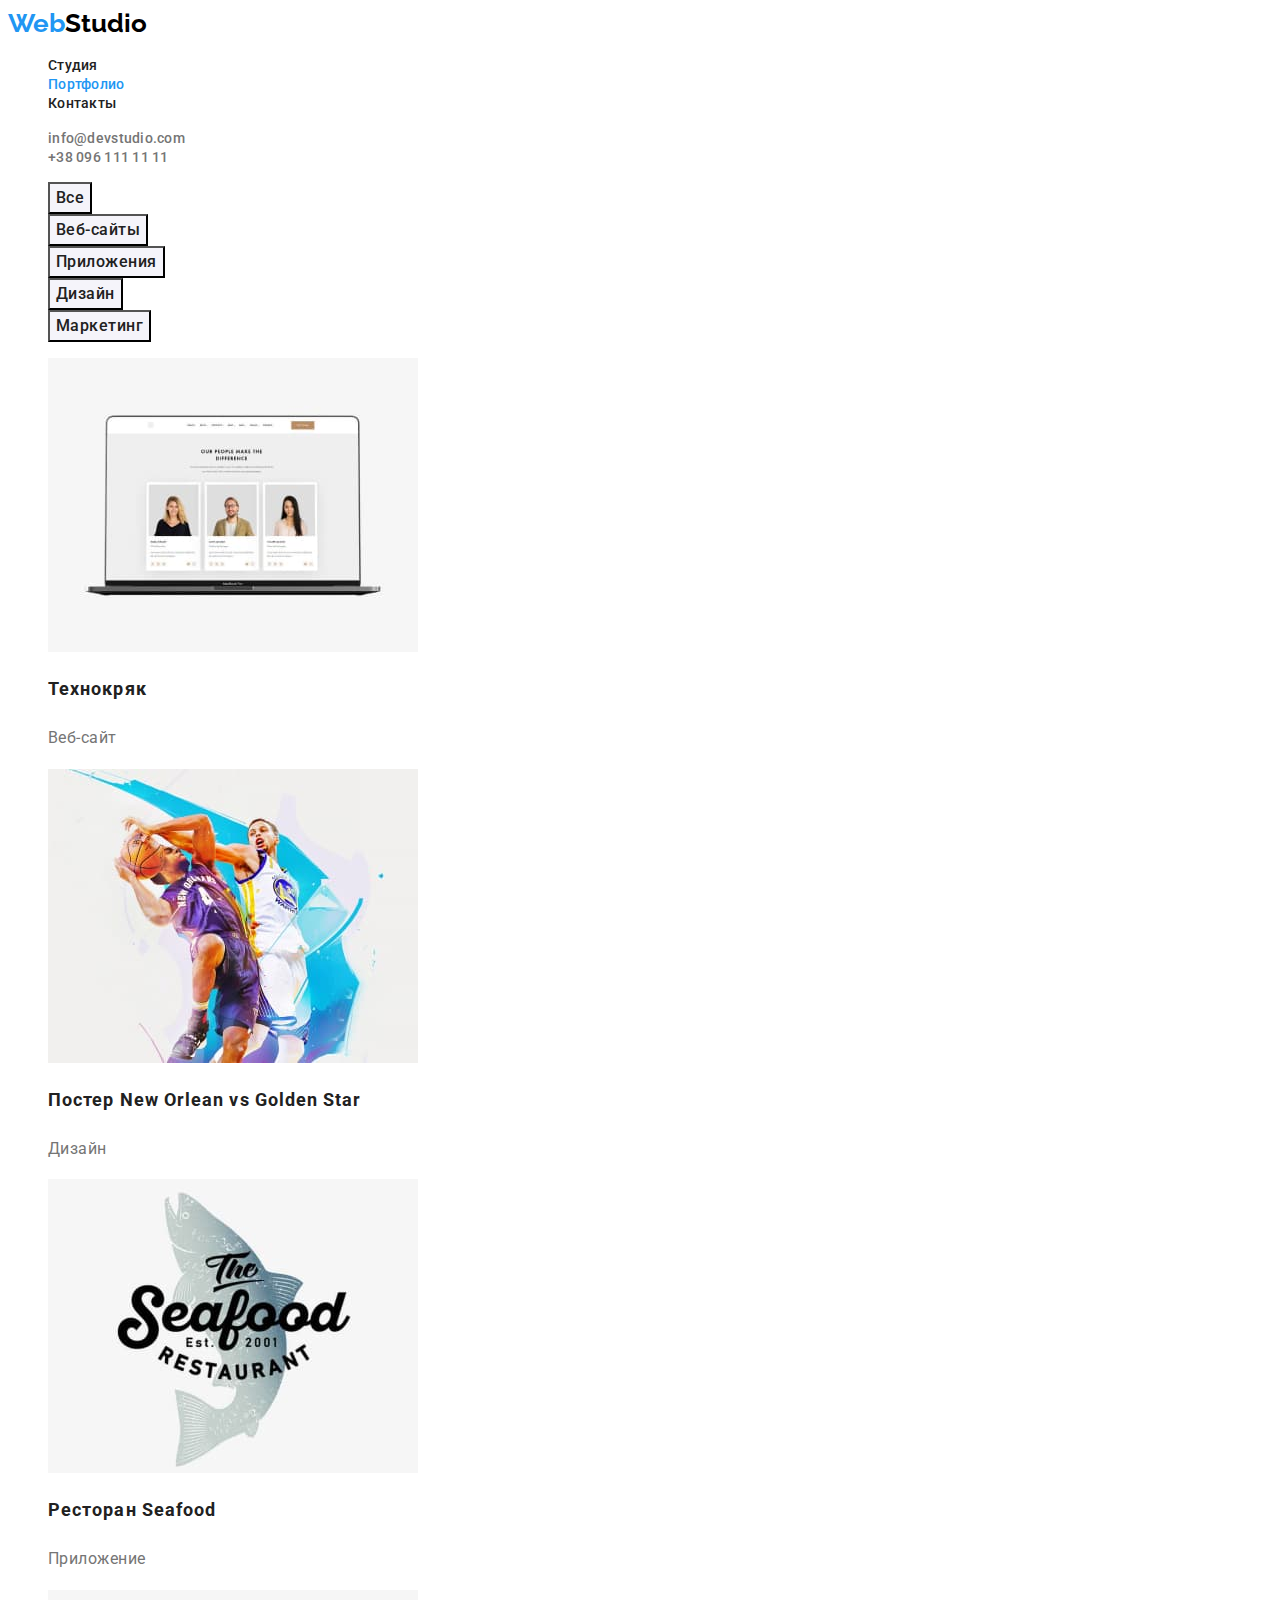
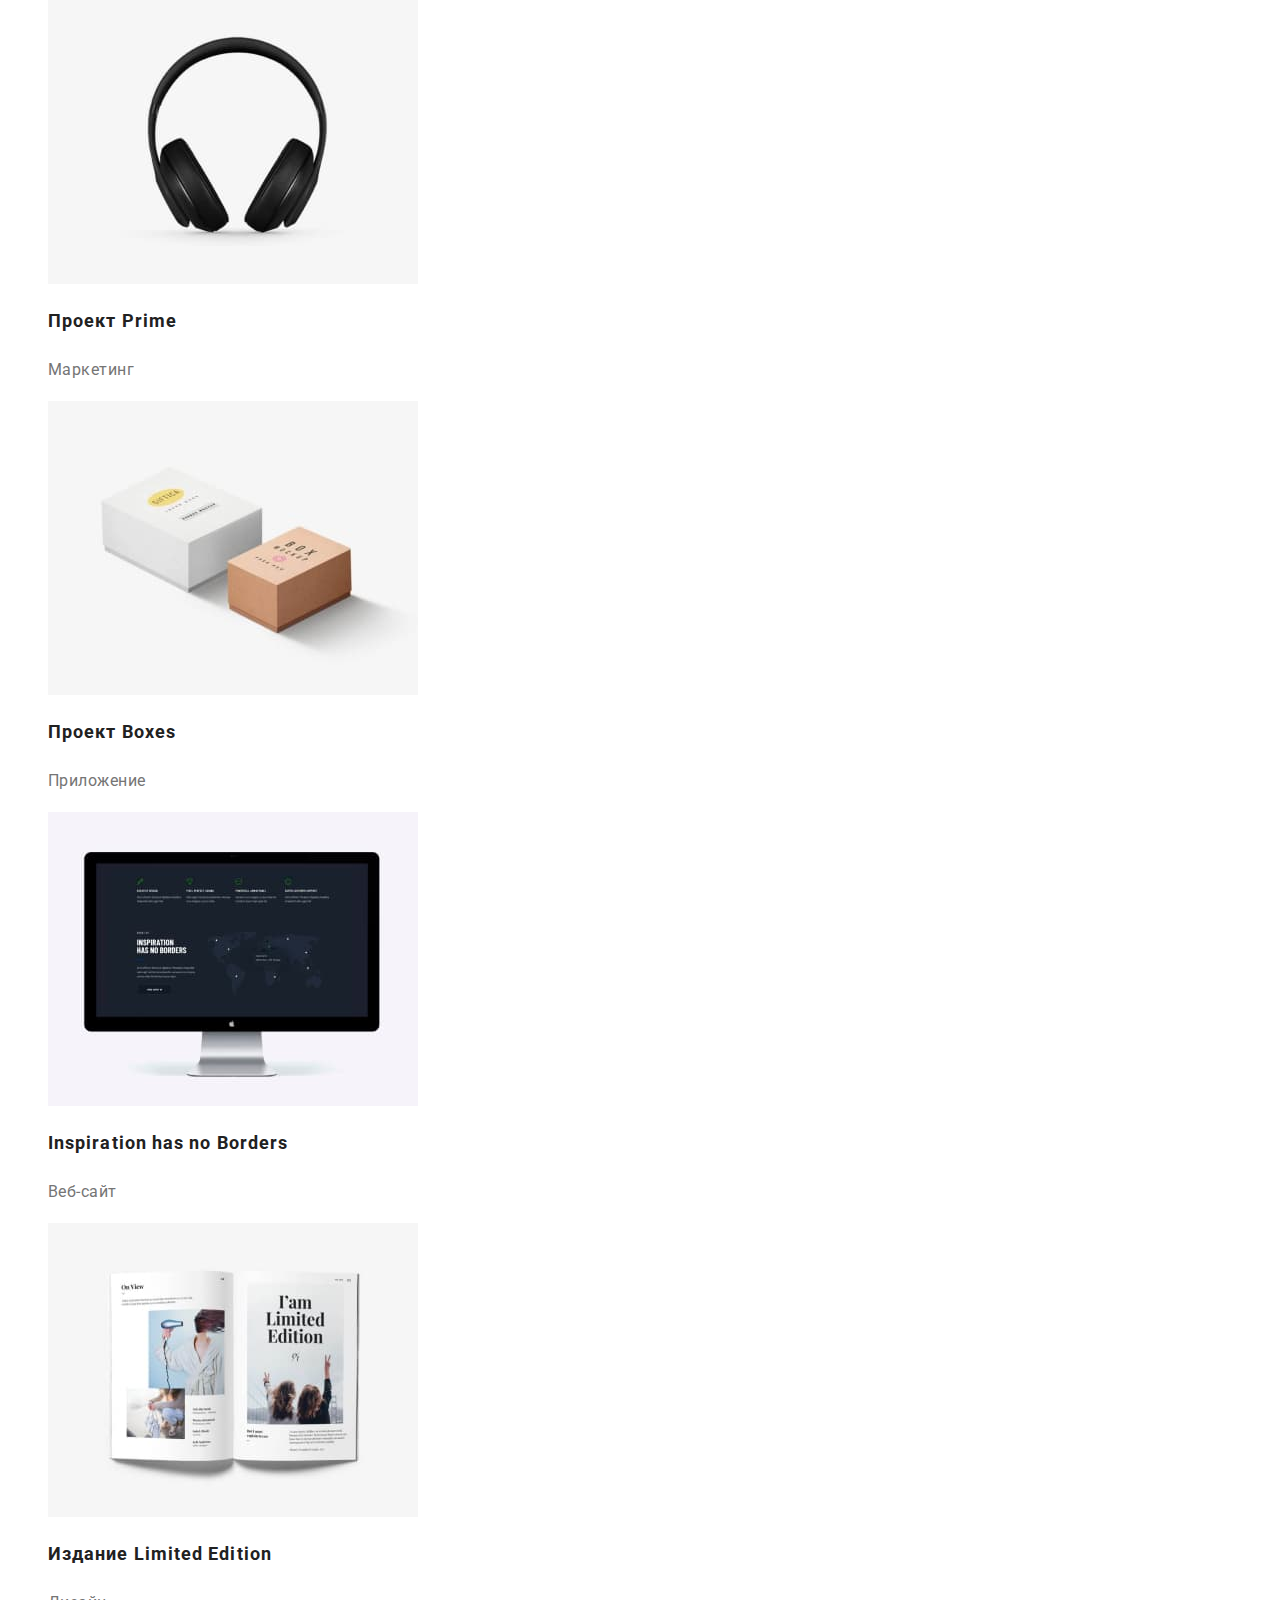
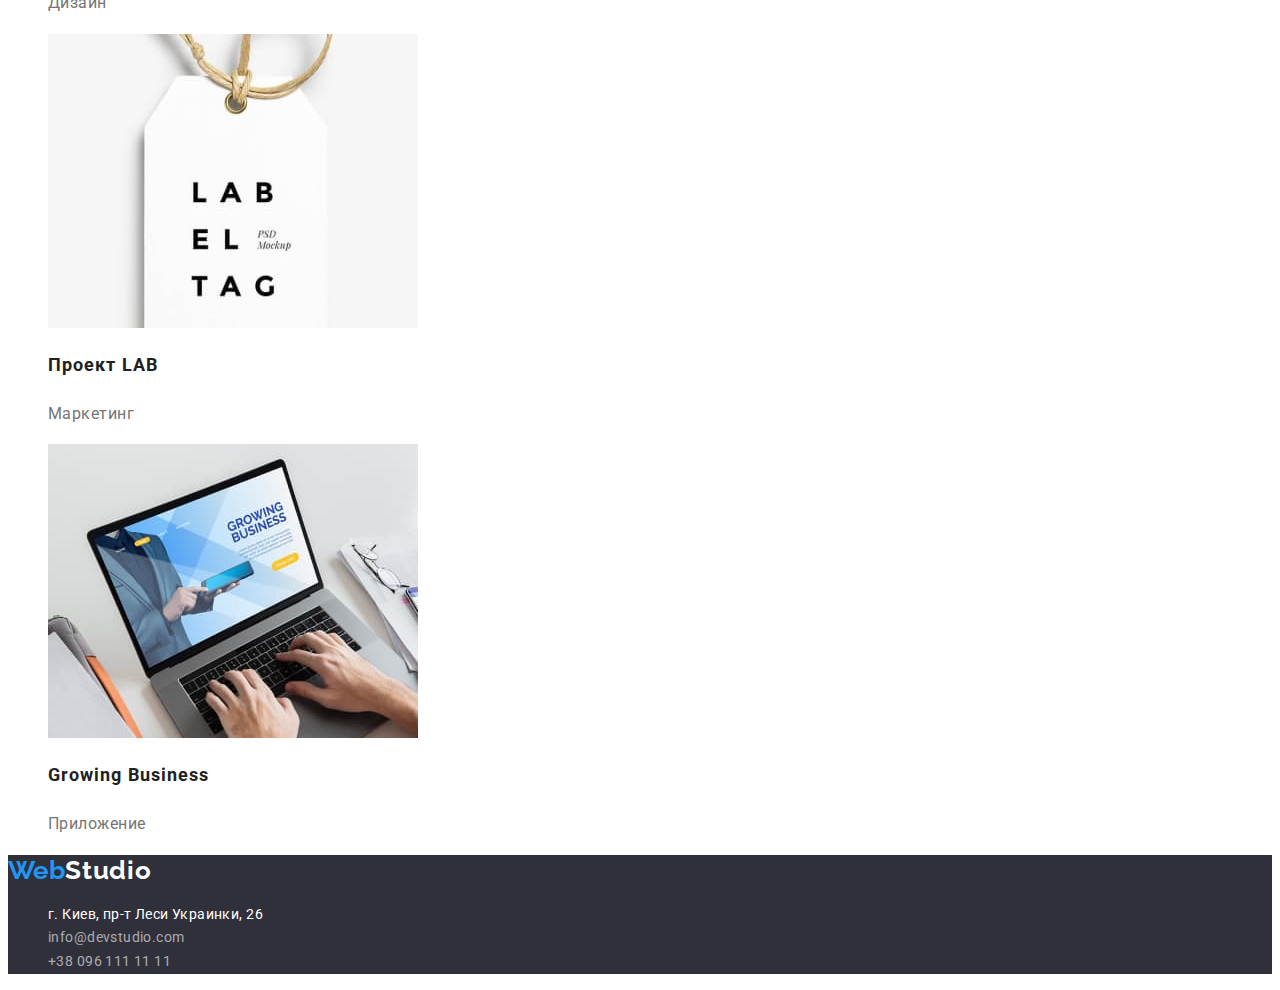
==== portfolio.html @ de253691 "старт ДЗ №3" ====
<!DOCTYPE html>
<html lang="ru">
<head>
    <meta charset="UTF-8">
    <meta http-equiv="X-UA-Compatible" content="IE=edge">
    <meta name="viewport" content="width=device-width, initial-scale=1.0">
    <title>Document</title>
    <link rel="preconnect" href="https://fonts.googleapis.com">
    <link rel="preconnect" href="https://fonts.gstatic.com" crossorigin>
    <link
        href="https://fonts.googleapis.com/css2?family=Raleway:wght@700&family=Roboto:wght@400;500;700;900&display=swap"
        rel="stylesheet">
    <link rel="stylesheet" href="./css/styles.css">
</head>

<body class="body">
    <!--Шапка сайта-->
    <header class="page-header">
        <a href="./index.html" class="logo">
            Web<span class="logo-studio">Studio</span>
        </a>

        <nav>
            <ul class="site-nav list">
                <li class="site-nav-item"><a href="./index.html" class="site-nav-link">Студия</a></li>
                <li class="site-nav-item"><a href="" class="site-nav-link current">Портфолио</a></li>
                <li class="site-nav-item"><a href="" class="site-nav-link">Контакты</a></li>
            </ul>
        </nav>

        <ul class="adress-nav list">
            <li class="adress-nav-item"><a href="mailto:info@devstudio.com" class="adress-nav-link">info@devstudio.com</a></li>
            <li class="adress-nav-item"><a href="tel:+380961111111 " class="adress-nav-link">+38 096 111 11 11</a></li>
        </ul>
    </header>

    <main>
       <!--Главная секция-->
        <section>
            <h1 class="projects">Варианты проектов</h1>
            <ul class="projects-filter list">
                <li class="projects-filter-item"><button type="button" class="projects-filter-buttons">Все</button></li>
                <li class="projects-filter-item"><button type="button" class="projects-filter-buttons">Веб-сайты</button></li>
                <li class="projects-filter-item"><button type="button" class="projects-filter-buttons">Приложения</button></li>
                <li class="projects-filter-item"><button type="button" class="projects-filter-buttons">Дизайн</button></li>
                <li class="projects-filter-item"><button type="button" class="projects-filter-buttons">Маркетинг</button></li>
            </ul>

            <ul class="projects-list list">
                <li>
                    <a href=""> <img src="./images/pf1.jpg" alt="Ноутбук" width="370" height="294"></a>
                    <h2 class="projects-title">Технокряк</h2>
                    <p class="projects-text">Веб-сайт</p>
                </li>
                <li>
                    <a href=""> <img src="./images/pf2.jpg" alt="Два баскетболиста" width="370" height="294"></a>
                    <h2 class="projects-title">Постер New Orlean vs Golden Star</h2>
                    <p class="projects-text">Дизайн</p>
                </li>
                <li>
                    <a href=""> <img src="./images/pf3.jpg" alt="Логотип ресторана" width="370" height="294"></a>
                    <h2 class="projects-title">Ресторан Seafood</h2>
                    <p class="projects-text">Приложение</p>
                </li>
                <li>
                    <a href=""> <img src="./images/pf4.jpg" alt="Наушники" width="370" height="294"></a>
                    <h2 class="projects-title">Проект Prime</h2>
                    <p class="projects-text">Маркетинг</p>
                </li>
                <li>
                    <a href=""> <img src="./images/pf5.jpg" alt="Две коробки" width="370" height="294"></a>
                    <h2 class="projects-title">Проект Boxes</h2>
                    <p class="projects-text">Приложение</p>
                </li>
                <li>
                    <a href=""> <img src="./images/pf6.jpg" alt="Монитор" width="370" height="294"></a>
                    <h2 class="projects-title">Inspiration has no Borders</h2>
                    <p class="projects-text">Веб-сайт</p>
                </li>
                <li>
                    <a href=""> <img src="./images/pf7.jpg" alt="Открытая книга" width="370" height="294"></a>
                    <h2 class="projects-title">Издание Limited Edition</h2>
                    <p class="projects-text">Дизайн</p>
                </li>
                <li>
                    <a href=""> <img src="./images/pf8.jpg" alt="Бирка" width="370" height="294"></a>
                    <h2 class="projects-title">Проект LAB</h2>
                    <p class="projects-text">Маркетинг</p>
                </li>
                <li>
                    <a href=""> <img src="./images/pf9.jpg" alt="Руки на клавитатуре ноутбука" width="370" height="294"></a>
                    <h2 class="projects-title">Growing Business</h2>
                    <p class="projects-text">Приложение</p>
                </li>
            </ul>
       </section>
    </main>

    <footer class="footer">
        <a href="./index.html" class="logo">
            Web<span class="logo-studio-white">Studio</span>
        </a>
        <address>
            <ul class="list">
                <li><a href="https://goo.gl/maps/JiEgqD4dgtew1rCq5" class="link">г. Киев, пр-т Леси Украинки, 26</a>
                </li>
                <li><a href="mailto:info@devstudio.com" class="link-rgb">info@devstudio.com</a></li>
                <li><a href="tel:+380961111111 " class="link-rgb">+38 096 111 11 11</a></li>
            </ul>
        </address>
    </footer>
</body>
</html>
---- css/styles.css ----
:root {
  --primary-text-color: #757575;
  --title-text-color: #212121;
  --title-second-text-color: #ffffff;
  --accent-color: #2196f3;
}

.body {
  font-family: Roboto, sans-serif;
  color: var(--primary-text-color);
}

.list {
  list-style: none;
}

.section-title {
  font-weight: 700;
  font-size: 36px;
  line-height: 1.17;
  text-align: center;
  letter-spacing: 0.03em;

  color: var(--title-text-color);
}

/*Logo*/

.logo {
  font-family: Raleway;
  font-weight: 700;
  font-size: 26px;
  line-height: 1.2;

  text-decoration: none;

  color: var(--accent-color);
}

.logo-studio {
  color: #000000;
}

/*site nav*/

.site-nav .site-nav-link {
  font-weight: 500;
  font-size: 14px;
  line-height: 1.14;
  letter-spacing: 0.02em;

  text-decoration: none;

  color: var(--title-text-color);
}

.site-nav .site-nav-link:hover,
.site-nav .site-nav-link:focus {
  color: var(--accent-color);
}

.site-nav .site-nav-link.current {
  color: var(--accent-color);
}

.adress-nav .adress-nav-link {
  font-weight: 500;
  font-size: 14px;
  line-height: 1.14;
  letter-spacing: 0.02em;

  text-decoration: none;

  color: var(--primary-text-color);
}

.adress-nav .adress-nav-link:hover,
.adress-nav .adress-nav-link:focus {
  color: var(--accent-color);
}

/*hero*/

.hero {
  background-color: #2f303a;
}

.hero .hero-title {
  font-weight: 900;
  font-size: 44px;
  line-height: 1.36;
  text-align: center;
  letter-spacing: 0.06em;

  color: var(--title-second-text-color);
}

.hero .buttons {
  font-family: Roboto;
  font-weight: 700;
  font-size: 16px;
  line-height: 1.87;
  display: flex;
  align-items: center;
  text-align: center;
  letter-spacing: 0.06em;

  cursor: pointer;
  background-color: var(--accent-color);
  color: var(--title-second-text-color);
}

.hero .buttons:hover,
.hero .buttons:focus {
  color: var(--title-second-text-color);
  background-color: var(--accent-color);
}

/*features*/

.features,
.projects {
  display: none;
}

.features-list .title {
  text-transform: uppercase;
  font-weight: 700;
  font-size: 14px;
  line-height: 1.14;
  letter-spacing: 0.03em;

  color: var(--title-text-color);
}
.title-text {
  font-size: 14px;
  line-height: 1.71;
  letter-spacing: 0.03em;
}

/*our work*/

/*our team*/

.our-team {
  background-color: #f5f4fa;
}

.team-list .name {
  font-weight: 500;
  font-size: 16px;
  line-height: 1.19;
  letter-spacing: 0.03em;

  color: var(--title-text-color);
}

.team-list .post {
  font-size: 16px;
  line-height: 1.19;
  letter-spacing: 0.03em;

  color: var(--primary-text-color);
}

/*footer*/

.footer {
  background-color: #2f303a;
}

.footer .logo-studio-white {
  font-weight: 700;
  font-size: 26px;
  line-height: 1.19;
  letter-spacing: 0.03em;

  color: var(--title-second-text-color);
}

.footer .link {
  font-style: normal;
  font-size: 14px;
  line-height: 1.71;
  letter-spacing: 0.03em;

  text-decoration: none;

  color: var(--title-second-text-color);
}

.footer .link-rgb {
  font-style: normal;
  font-size: 14px;
  line-height: 1.71;
  letter-spacing: 0.03em;

  text-decoration: none;

  color: rgba(255, 255, 255, 0.6);
}

.footer .link-rgb:hover,
.footer .link-rgb:focus {
  color: var(--accent-color);
}

/*portfolio only*/

.projects-filter .projects-filter-buttons {
  font-family: Roboto;
  font-weight: 500;
  font-size: 16px;
  line-height: 1.62;
  letter-spacing: 0.03em;

  cursor: pointer;
  background-color: #f5f4fa;
  color: var(--title-text-color);
}

.projects-filter .projects-filter-buttons:hover,
.projects-filter .projects-filter-buttons:focus {
  color: var(--title-second-text-color);
  background-color: var(--accent-color);
}

.projects-list .projects-title {
  font-weight: 700;
  font-size: 18px;
  line-height: 2;
  letter-spacing: 0.06em;

  color: var(--title-text-color);
}

.projects-list .projects-text {
  font-size: 16px;
  line-height: 1.87;
  letter-spacing: 0.03em;

  color: var(--primary-text-color);
}
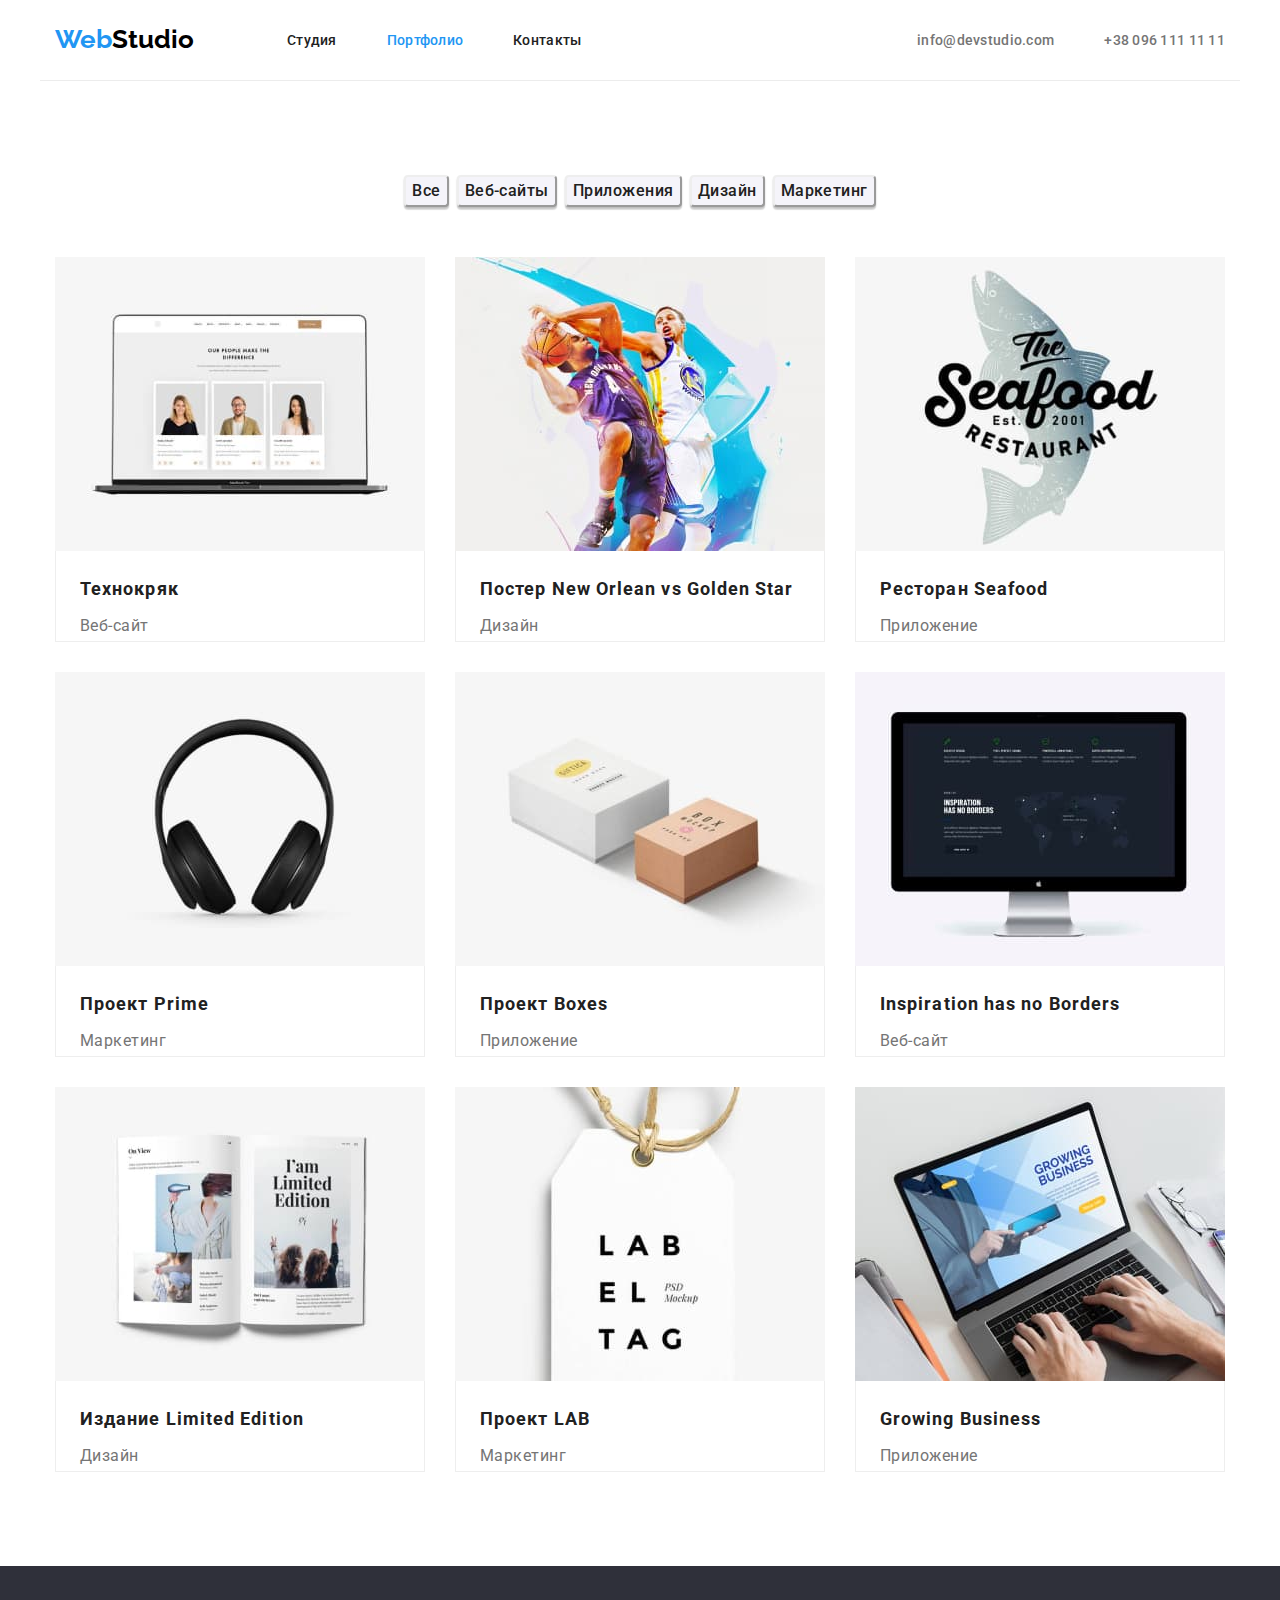
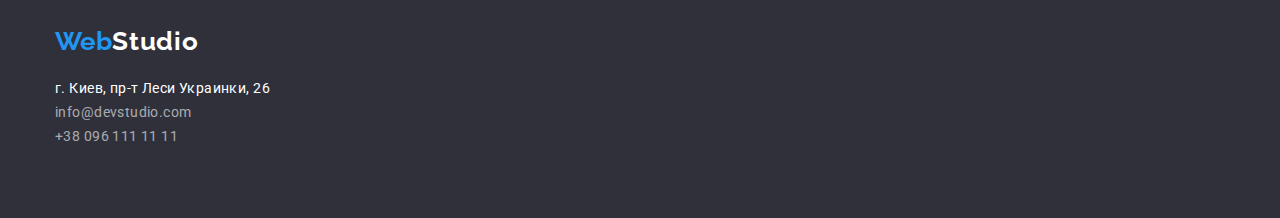
==== commit 6eb238f3: "Финальный ДЗ №3" ====
--- a/portfolio.html
+++ b/portfolio.html
@@ -4,18 +4,20 @@
     <meta charset="UTF-8">
     <meta http-equiv="X-UA-Compatible" content="IE=edge">
     <meta name="viewport" content="width=device-width, initial-scale=1.0">
-    <title>Document</title>
+    <title>Portfolio</title>
     <link rel="preconnect" href="https://fonts.googleapis.com">
     <link rel="preconnect" href="https://fonts.gstatic.com" crossorigin>
     <link
         href="https://fonts.googleapis.com/css2?family=Raleway:wght@700&family=Roboto:wght@400;500;700;900&display=swap"
         rel="stylesheet">
+    <link rel="stylesheet" href="https://cdnjs.cloudflare.com/ajax/libs/modern-normalize/1.1.0/modern-normalize.css"> 
     <link rel="stylesheet" href="./css/styles.css">
 </head>
 
 <body class="body">
     <!--Шапка сайта-->
     <header class="page-header">
+    <div class="container combo-nav border">
         <a href="./index.html" class="logo">
             Web<span class="logo-studio">Studio</span>
         </a>
@@ -28,15 +30,17 @@
             </ul>
         </nav>
 
-        <ul class="adress-nav list">
-            <li class="adress-nav-item"><a href="mailto:info@devstudio.com" class="adress-nav-link">info@devstudio.com</a></li>
-            <li class="adress-nav-item"><a href="tel:+380961111111 " class="adress-nav-link">+38 096 111 11 11</a></li>
+        <ul class="address-nav list">
+            <li class="address-nav-item"><a href="mailto:info@devstudio.com" class="address-nav-link">info@devstudio.com</a></li>
+            <li class="address-nav-item"><a href="tel:+380961111111 " class="address-nav-link">+38 096 111 11 11</a></li>
         </ul>
+    </div>
     </header>
 
     <main>
        <!--Главная секция-->
-        <section>
+        <section class="section">
+        <div class="container">
             <h1 class="projects">Варианты проектов</h1>
             <ul class="projects-filter list">
                 <li class="projects-filter-item"><button type="button" class="projects-filter-buttons">Все</button></li>
@@ -47,67 +51,89 @@
             </ul>
 
             <ul class="projects-list list">
-                <li>
-                    <a href=""> <img src="./images/pf1.jpg" alt="Ноутбук" width="370" height="294"></a>
+                <li class="item">
+                    <a href=""> <img class="img" src="./images/pf1.jpg" alt="Ноутбук" width="370" height="294"></a>
+                    <div class="box">
                     <h2 class="projects-title">Технокряк</h2>
                     <p class="projects-text">Веб-сайт</p>
+                    </div>
                 </li>
-                <li>
-                    <a href=""> <img src="./images/pf2.jpg" alt="Два баскетболиста" width="370" height="294"></a>
+                <li class="item">
+                    <a href=""> <img class="img" src="./images/pf2.jpg" alt="Два баскетболиста" width="370" height="294"></a>
+                    <div class="box">
                     <h2 class="projects-title">Постер New Orlean vs Golden Star</h2>
                     <p class="projects-text">Дизайн</p>
+                    </div>
                 </li>
-                <li>
-                    <a href=""> <img src="./images/pf3.jpg" alt="Логотип ресторана" width="370" height="294"></a>
+                <li class="item">
+                    <a href=""> <img class="img" src="./images/pf3.jpg" alt="Логотип ресторана" width="370" height="294"></a>
+                    <div class="box">
                     <h2 class="projects-title">Ресторан Seafood</h2>
                     <p class="projects-text">Приложение</p>
+                    </div>
                 </li>
-                <li>
-                    <a href=""> <img src="./images/pf4.jpg" alt="Наушники" width="370" height="294"></a>
+                <li class="item">
+                    <a href=""> <img class="img" src="./images/pf4.jpg" alt="Наушники" width="370" height="294"></a>
+                    <div class="box">
                     <h2 class="projects-title">Проект Prime</h2>
                     <p class="projects-text">Маркетинг</p>
+                    </div>
                 </li>
-                <li>
-                    <a href=""> <img src="./images/pf5.jpg" alt="Две коробки" width="370" height="294"></a>
+                <li class="item">
+                    <a href=""> <img class="img" src="./images/pf5.jpg" alt="Две коробки" width="370" height="294"></a>
+                    <div class="box">
                     <h2 class="projects-title">Проект Boxes</h2>
                     <p class="projects-text">Приложение</p>
+                    </div>
                 </li>
-                <li>
-                    <a href=""> <img src="./images/pf6.jpg" alt="Монитор" width="370" height="294"></a>
+                <li class="item">
+                    <a href=""> <img class="img" src="./images/pf6.jpg" alt="Монитор" width="370" height="294"></a>
+                    <div class="box">
                     <h2 class="projects-title">Inspiration has no Borders</h2>
                     <p class="projects-text">Веб-сайт</p>
+                    </div>
                 </li>
-                <li>
-                    <a href=""> <img src="./images/pf7.jpg" alt="Открытая книга" width="370" height="294"></a>
+                <li class="item">
+                    <a href=""> <img class="img" src="./images/pf7.jpg" alt="Открытая книга" width="370" height="294"></a>
+                    <div class="box">
                     <h2 class="projects-title">Издание Limited Edition</h2>
                     <p class="projects-text">Дизайн</p>
+                    </div>
                 </li>
-                <li>
-                    <a href=""> <img src="./images/pf8.jpg" alt="Бирка" width="370" height="294"></a>
+                <li class="item">
+                    <a href=""> <img class="img" src="./images/pf8.jpg" alt="Бирка" width="370" height="294"></a>
+                    <div class="box">
                     <h2 class="projects-title">Проект LAB</h2>
                     <p class="projects-text">Маркетинг</p>
+                    </div>
                 </li>
-                <li>
-                    <a href=""> <img src="./images/pf9.jpg" alt="Руки на клавитатуре ноутбука" width="370" height="294"></a>
+                <li class="item">
+                    <a href=""> <img class="img" src="./images/pf9.jpg" alt="Руки на клавитатуре ноутбука" width="370" height="294"></a>
+                    <div class="box">
                     <h2 class="projects-title">Growing Business</h2>
                     <p class="projects-text">Приложение</p>
+                    </div>
                 </li>
             </ul>
-       </section>
+        </div>
+        </section>
+        
     </main>
 
     <footer class="footer">
-        <a href="./index.html" class="logo">
-            Web<span class="logo-studio-white">Studio</span>
-        </a>
-        <address>
-            <ul class="list">
-                <li><a href="https://goo.gl/maps/JiEgqD4dgtew1rCq5" class="link">г. Киев, пр-т Леси Украинки, 26</a>
-                </li>
-                <li><a href="mailto:info@devstudio.com" class="link-rgb">info@devstudio.com</a></li>
-                <li><a href="tel:+380961111111 " class="link-rgb">+38 096 111 11 11</a></li>
-            </ul>
-        </address>
+        <div class="container">
+            <a href="./index.html" class="logo">
+                Web<span class="logo-studio-white">Studio</span>
+            </a>
+            <address class="address">
+                <ul class="list">
+                    <li><a href="https://goo.gl/maps/JiEgqD4dgtew1rCq5" class="link">г. Киев, пр-т Леси Украинки, 26</a>
+                    </li>
+                    <li><a href="mailto:info@devstudio.com" class="link-rgb">info@devstudio.com</a></li>
+                    <li><a href="tel:+380961111111 " class="link-rgb">+38 096 111 11 11</a></li>
+                </ul>
+            </address>
+        </div>
     </footer>
 </body>
 </html>--- a/css/styles.css
+++ b/css/styles.css
@@ -10,7 +10,21 @@
   color: var(--primary-text-color);
 }
 
+h1,
+h2,
+h3,
+h4,
+h5,
+h6,
+ul,
+p {
+  margin: 0;
+  padding: 0;
+}
+
 .list {
+  padding: 0;
+  margin: 0;
   list-style: none;
 }
 
@@ -24,9 +38,17 @@
   color: var(--title-text-color);
 }
 
+.section {
+  padding-top: 94px;
+  padding-bottom: 94px;
+}
+
 /*Logo*/
 
 .logo {
+  padding-top: 24px;
+  padding-bottom: 25px;
+
   font-family: Raleway;
   font-weight: 700;
   font-size: 26px;
@@ -41,7 +63,44 @@
   color: #000000;
 }
 
+/*page header*/
+
+.page-header {
+  margin: 0;
+  padding: 0;
+}
+
+.container {
+  width: 1200px;
+  margin: 0 auto;
+  padding-left: 15px;
+  padding-right: 15px;
+}
+
+.combo-nav {
+  display: flex;
+  align-items: center;
+}
+
 /*site nav*/
+
+.site-nav {
+  display: flex;
+  margin-left: 93px;
+}
+
+.address-nav {
+  display: flex;
+  margin-left: auto;
+}
+
+.site-nav-item:not(:last-child) {
+  margin-right: 50px;
+}
+
+.address-nav-item:not(:last-child) {
+  margin-right: 50px;
+}
 
 .site-nav .site-nav-link {
   font-weight: 500;
@@ -63,7 +122,7 @@
   color: var(--accent-color);
 }
 
-.adress-nav .adress-nav-link {
+.address-nav .address-nav-link {
   font-weight: 500;
   font-size: 14px;
   line-height: 1.14;
@@ -74,29 +133,48 @@
   color: var(--primary-text-color);
 }
 
-.adress-nav .adress-nav-link:hover,
-.adress-nav .adress-nav-link:focus {
+.address-nav .address-nav-link:hover,
+.address-nav .address-nav-link:focus {
   color: var(--accent-color);
 }
 
 /*hero*/
 
 .hero {
+  padding-top: 200px;
+  padding-bottom: 200px;
+  margin-bottom: 90px;
+
+  text-align: center;
   background-color: #2f303a;
 }
 
 .hero .hero-title {
+  margin-bottom: 30px;
+  margin-left: auto;
+  margin-right: auto;
+  width: 696px;
+
   font-weight: 900;
   font-size: 44px;
   line-height: 1.36;
   text-align: center;
   letter-spacing: 0.06em;
+  text-transform: uppercase;
 
   color: var(--title-second-text-color);
 }
 
 .hero .buttons {
+  margin-left: auto;
+  margin-right: auto;
+
+  border-radius: 4px;
+
   font-family: Roboto;
+
+
+
   font-weight: 700;
   font-size: 16px;
   line-height: 1.87;
@@ -117,13 +195,29 @@
 }
 
 /*features*/
+
+.features {
+}
 
 .features,
 .projects {
   display: none;
 }
 
+.features-list {
+  display: flex;
+}
+.features-list .item {
+  width: 270px;
+}
+
+.features-list .item:not(:last-child) {
+  margin-right: 30px;
+}
+
 .features-list .title {
+  margin-bottom: 10px;
+
   text-transform: uppercase;
   font-weight: 700;
   font-size: 14px;
@@ -139,6 +233,18 @@
 }
 
 /*our work*/
+
+.works-list {
+  display: flex;
+}
+
+.works-list .item:not(:last-child) {
+  margin-right: 30px;
+}
+
+.section-title {
+  margin-bottom: 50px;
+}
 
 /*our team*/
 
@@ -146,7 +252,27 @@
   background-color: #f5f4fa;
 }
 
+.team-list {
+  display: flex;
+}
+
+.team-list .item:not(:last-child) {
+  margin-right: 30px;
+}
+
+.team-list .item {
+  padding-bottom: 30px;
+
+  background: #ffffff;
+  box-shadow: 0px 1px 3px rgba(0, 0, 0, 0.12), 0px 1px 1px rgba(0, 0, 0, 0.14),
+    0px 2px 1px rgba(0, 0, 0, 0.2);
+  border-radius: 0px 0px 4px 4px;
+}
+
 .team-list .name {
+  margin-top: 30px;
+
+  text-align: center;
   font-weight: 500;
   font-size: 16px;
   line-height: 1.19;
@@ -156,6 +282,9 @@
 }
 
 .team-list .post {
+  margin-top: 10px;
+
+  text-align: center;
   font-size: 16px;
   line-height: 1.19;
   letter-spacing: 0.03em;
@@ -166,6 +295,9 @@
 /*footer*/
 
 .footer {
+  padding-top: 60px;
+
+  height: 252px;
   background-color: #2f303a;
 }
 
@@ -176,6 +308,11 @@
   letter-spacing: 0.03em;
 
   color: var(--title-second-text-color);
+}
+
+.address {
+  margin-top: 20px;
+  margin-bottom: 60px;
 }
 
 .footer .link {
@@ -206,6 +343,15 @@
 }
 
 /*portfolio only*/
+
+.border {
+  border: 1px solid #ececec;
+  border-top-width: 0;
+  border-right-width: 0;
+  border-left-width: 0;
+
+  
+}
 
 .projects-filter .projects-filter-buttons {
   font-family: Roboto;
@@ -213,7 +359,11 @@
   font-size: 16px;
   line-height: 1.62;
   letter-spacing: 0.03em;
-
+  border-radius: 4px;
+
+  box-shadow: 0px 3px 1px rgba(0, 0, 0, 0.1), 0px 1px 2px rgba(0, 0, 0, 0.08), 0px 2px 2px rgba(0, 0, 0, 0.12);
+  border-color: var(--accent-color)
+  
   cursor: pointer;
   background-color: #f5f4fa;
   color: var(--title-text-color);
@@ -223,6 +373,56 @@
 .projects-filter .projects-filter-buttons:focus {
   color: var(--title-second-text-color);
   background-color: var(--accent-color);
+}
+
+.projects-filter {
+  display: flex;
+  justify-content: center;
+  margin-bottom: 50px;
+}
+
+.projects-filter-item:not(:last-child) {
+  margin-right: 8px;
+}
+
+.projects-list {
+  display: flex;
+  flex-wrap: wrap;
+}
+
+.projects-list .item {
+  width: 370px;
+  margin-right: 30px;
+  margin-bottom: 30px;
+}
+
+.img {
+  display: block;
+}
+
+.box {
+  border: 1px solid #eeeeee;
+  border-top-width: 0;
+}
+
+.projects-list .item:nth-child(3n) {
+  margin-right: 0;
+}
+
+.projects-list .item:nth-last-child(-n + 3) {
+  margin-bottom: 0;
+}
+
+.projects-title {
+  padding-top: 20px;
+  margin-left: 24px;
+  margin-right: 24px;
+}
+
+.projects-text {
+  margin-top: 4px;
+  margin-left: 24px;
+  margin-right: 24px;
 }
 
 .projects-list .projects-title {
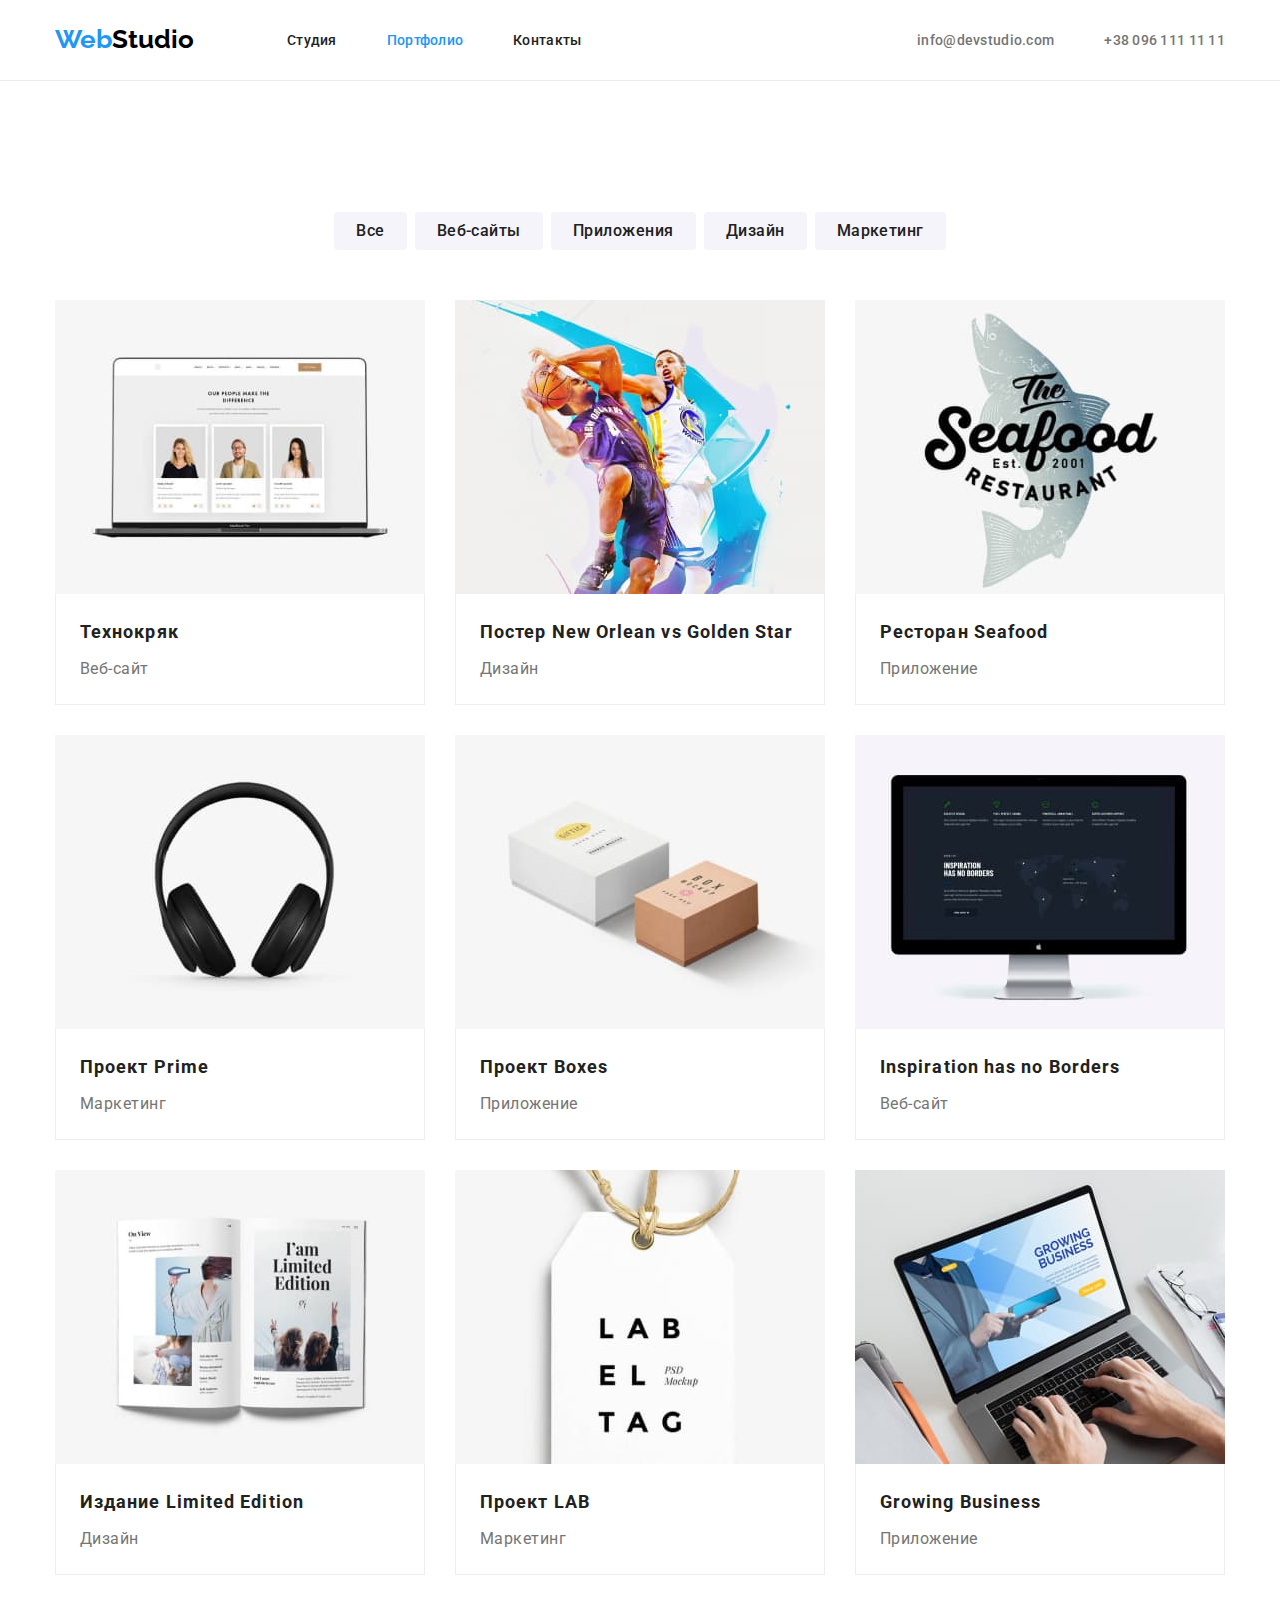
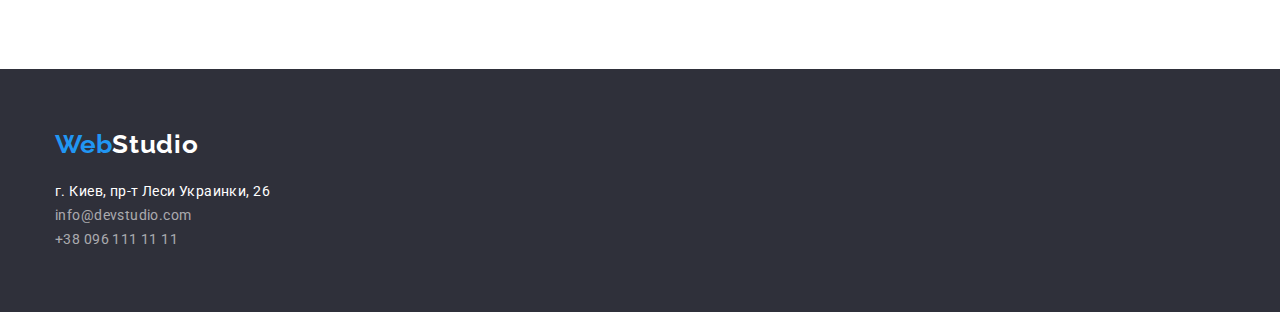
==== commit 9e57345f: "Исправил согласно замечаний ментора" ====
--- a/portfolio.html
+++ b/portfolio.html
@@ -17,7 +17,7 @@
 <body class="body">
     <!--Шапка сайта-->
     <header class="page-header">
-    <div class="container combo-nav border">
+    <div class="container combo-nav">
         <a href="./index.html" class="logo">
             Web<span class="logo-studio">Studio</span>
         </a>
@@ -43,73 +43,84 @@
         <div class="container">
             <h1 class="projects">Варианты проектов</h1>
             <ul class="projects-filter list">
-                <li class="projects-filter-item"><button type="button" class="projects-filter-buttons">Все</button></li>
-                <li class="projects-filter-item"><button type="button" class="projects-filter-buttons">Веб-сайты</button></li>
-                <li class="projects-filter-item"><button type="button" class="projects-filter-buttons">Приложения</button></li>
-                <li class="projects-filter-item"><button type="button" class="projects-filter-buttons">Дизайн</button></li>
-                <li class="projects-filter-item"><button type="button" class="projects-filter-buttons">Маркетинг</button></li>
+                <li class="projects-filter-item"><button type="button" class="filter-buttons">Все</button></li>
+                <li class="projects-filter-item"><button type="button" class="filter-buttons">Веб-сайты</button></li>
+                <li class="projects-filter-item"><button type="button" class="filter-buttons">Приложения</button></li>
+                <li class="projects-filter-item"><button type="button" class="filter-buttons">Дизайн</button></li>
+                <li class="projects-filter-item"><button type="button" class="filter-buttons">Маркетинг</button></li>
             </ul>
 
             <ul class="projects-list list">
                 <li class="item">
-                    <a href=""> <img class="img" src="./images/pf1.jpg" alt="Ноутбук" width="370" height="294"></a>
+                    
+                    <a href="">
+                    <img class="img" src="./images/pf1.jpg" alt="Ноутбук" width="370" height="294">
                     <div class="box">
+                    </a>
                     <h2 class="projects-title">Технокряк</h2>
                     <p class="projects-text">Веб-сайт</p>
                     </div>
                 </li>
                 <li class="item">
-                    <a href=""> <img class="img" src="./images/pf2.jpg" alt="Два баскетболиста" width="370" height="294"></a>
+                    <a href=""> <img class="img" src="./images/pf2.jpg" alt="Два баскетболиста" width="370" height="294">
                     <div class="box">
+                    </a>
                     <h2 class="projects-title">Постер New Orlean vs Golden Star</h2>
                     <p class="projects-text">Дизайн</p>
                     </div>
                 </li>
                 <li class="item">
-                    <a href=""> <img class="img" src="./images/pf3.jpg" alt="Логотип ресторана" width="370" height="294"></a>
+                    <a href=""> <img class="img" src="./images/pf3.jpg" alt="Логотип ресторана" width="370" height="294">
                     <div class="box">
+                    </a>
                     <h2 class="projects-title">Ресторан Seafood</h2>
                     <p class="projects-text">Приложение</p>
                     </div>
                 </li>
                 <li class="item">
-                    <a href=""> <img class="img" src="./images/pf4.jpg" alt="Наушники" width="370" height="294"></a>
+                    <a href=""> <img class="img" src="./images/pf4.jpg" alt="Наушники" width="370" height="294">
                     <div class="box">
+                    </a>
                     <h2 class="projects-title">Проект Prime</h2>
                     <p class="projects-text">Маркетинг</p>
                     </div>
                 </li>
                 <li class="item">
-                    <a href=""> <img class="img" src="./images/pf5.jpg" alt="Две коробки" width="370" height="294"></a>
+                    <a href=""> <img class="img" src="./images/pf5.jpg" alt="Две коробки" width="370" height="294">
                     <div class="box">
+                    </a>
                     <h2 class="projects-title">Проект Boxes</h2>
                     <p class="projects-text">Приложение</p>
                     </div>
                 </li>
                 <li class="item">
-                    <a href=""> <img class="img" src="./images/pf6.jpg" alt="Монитор" width="370" height="294"></a>
+                    <a href=""> <img class="img" src="./images/pf6.jpg" alt="Монитор" width="370" height="294">
                     <div class="box">
+                    </a>
                     <h2 class="projects-title">Inspiration has no Borders</h2>
                     <p class="projects-text">Веб-сайт</p>
                     </div>
                 </li>
                 <li class="item">
-                    <a href=""> <img class="img" src="./images/pf7.jpg" alt="Открытая книга" width="370" height="294"></a>
+                    <a href=""> <img class="img" src="./images/pf7.jpg" alt="Открытая книга" width="370" height="294">
                     <div class="box">
+                    </a>
                     <h2 class="projects-title">Издание Limited Edition</h2>
                     <p class="projects-text">Дизайн</p>
                     </div>
                 </li>
                 <li class="item">
-                    <a href=""> <img class="img" src="./images/pf8.jpg" alt="Бирка" width="370" height="294"></a>
+                    <a href=""> <img class="img" src="./images/pf8.jpg" alt="Бирка" width="370" height="294">
                     <div class="box">
+                    </a>
                     <h2 class="projects-title">Проект LAB</h2>
                     <p class="projects-text">Маркетинг</p>
                     </div>
                 </li>
                 <li class="item">
-                    <a href=""> <img class="img" src="./images/pf9.jpg" alt="Руки на клавитатуре ноутбука" width="370" height="294"></a>
+                    <a href=""> <img class="img" src="./images/pf9.jpg" alt="Руки на клавитатуре ноутбука" width="370" height="294">
                     <div class="box">
+                    </a>
                     <h2 class="projects-title">Growing Business</h2>
                     <p class="projects-text">Приложение</p>
                     </div>
@@ -122,7 +133,7 @@
 
     <footer class="footer">
         <div class="container">
-            <a href="./index.html" class="logo">
+            <a href="./index.html" class="logo-footer">
                 Web<span class="logo-studio-white">Studio</span>
             </a>
             <address class="address">
--- a/css/styles.css
+++ b/css/styles.css
@@ -22,12 +22,16 @@
   padding: 0;
 }
 
-.list {
+ul {
   padding: 0;
   margin: 0;
   list-style: none;
 }
 
+a {
+  text-decoration: none;
+}
+
 .section-title {
   font-weight: 700;
   font-size: 36px;
@@ -46,6 +50,7 @@
 /*Logo*/
 
 .logo {
+  margin-right: 93px;
   padding-top: 24px;
   padding-bottom: 25px;
 
@@ -66,8 +71,7 @@
 /*page header*/
 
 .page-header {
-  margin: 0;
-  padding: 0;
+  border-bottom: 1px solid #ececec;
 }
 
 .container {
@@ -86,7 +90,6 @@
 
 .site-nav {
   display: flex;
-  margin-left: 93px;
 }
 
 .address-nav {
@@ -143,8 +146,6 @@
 .hero {
   padding-top: 200px;
   padding-bottom: 200px;
-  margin-bottom: 90px;
-
   text-align: center;
   background-color: #2f303a;
 }
@@ -168,13 +169,11 @@
 .hero .buttons {
   margin-left: auto;
   margin-right: auto;
-
+  padding: 10px 32px;
+  border: transparent;
   border-radius: 4px;
 
   font-family: Roboto;
-
-
-
   font-weight: 700;
   font-size: 16px;
   line-height: 1.87;
@@ -201,7 +200,7 @@
 
 .features,
 .projects {
-  display: none;
+  visibility: hidden;
 }
 
 .features-list {
@@ -234,6 +233,10 @@
 
 /*our work*/
 
+.work-section {
+  padding-top: 0;
+}
+
 .works-list {
   display: flex;
 }
@@ -260,9 +263,11 @@
   margin-right: 30px;
 }
 
+.personal {
+  padding: 30px 0;
+}
+
 .team-list .item {
-  padding-bottom: 30px;
-
   background: #ffffff;
   box-shadow: 0px 1px 3px rgba(0, 0, 0, 0.12), 0px 1px 1px rgba(0, 0, 0, 0.14),
     0px 2px 1px rgba(0, 0, 0, 0.2);
@@ -270,8 +275,6 @@
 }
 
 .team-list .name {
-  margin-top: 30px;
-
   text-align: center;
   font-weight: 500;
   font-size: 16px;
@@ -296,9 +299,19 @@
 
 .footer {
   padding-top: 60px;
-
-  height: 252px;
+  padding-bottom: 60px;
   background-color: #2f303a;
+}
+
+.logo-footer {
+  font-family: Raleway;
+  font-weight: 700;
+  font-size: 26px;
+  line-height: 1.2;
+
+  text-decoration: none;
+
+  color: var(--accent-color);
 }
 
 .footer .logo-studio-white {
@@ -312,10 +325,11 @@
 
 .address {
   margin-top: 20px;
-  margin-bottom: 60px;
 }
 
 .footer .link {
+  margin-bottom: 9px;
+
   font-style: normal;
   font-size: 14px;
   line-height: 1.71;
@@ -327,6 +341,7 @@
 }
 
 .footer .link-rgb {
+  margin-bottom: 9px;
   font-style: normal;
   font-size: 14px;
   line-height: 1.71;
@@ -344,16 +359,10 @@
 
 /*portfolio only*/
 
-.border {
-  border: 1px solid #ececec;
-  border-top-width: 0;
-  border-right-width: 0;
-  border-left-width: 0;
-
-  
-}
-
-.projects-filter .projects-filter-buttons {
+.filter-buttons {
+  border: transparent;
+  cursor: pointer;
+  padding: 6px 22px;
   font-family: Roboto;
   font-weight: 500;
   font-size: 16px;
@@ -361,18 +370,17 @@
   letter-spacing: 0.03em;
   border-radius: 4px;
 
-  box-shadow: 0px 3px 1px rgba(0, 0, 0, 0.1), 0px 1px 2px rgba(0, 0, 0, 0.08), 0px 2px 2px rgba(0, 0, 0, 0.12);
-  border-color: var(--accent-color)
-  
-  cursor: pointer;
   background-color: #f5f4fa;
   color: var(--title-text-color);
 }
 
-.projects-filter .projects-filter-buttons:hover,
-.projects-filter .projects-filter-buttons:focus {
+.filter-buttons:hover,
+.filter-buttons:focus {
   color: var(--title-second-text-color);
   background-color: var(--accent-color);
+  box-shadow: 0px 3px 1px rgba(0, 0, 0, 0.1), 0px 1px 2px rgba(0, 0, 0, 0.08),
+    0px 2px 2px rgba(0, 0, 0, 0.12);
+  border-color: var(--accent-color);
 }
 
 .projects-filter {
@@ -396,11 +404,14 @@
   margin-bottom: 30px;
 }
 
-.img {
+img {
   display: block;
+  max-width: 100%;
+  height: auto;
 }
 
 .box {
+  padding: 20px 24px;
   border: 1px solid #eeeeee;
   border-top-width: 0;
 }
@@ -413,16 +424,8 @@
   margin-bottom: 0;
 }
 
-.projects-title {
-  padding-top: 20px;
-  margin-left: 24px;
-  margin-right: 24px;
-}
-
 .projects-text {
   margin-top: 4px;
-  margin-left: 24px;
-  margin-right: 24px;
 }
 
 .projects-list .projects-title {
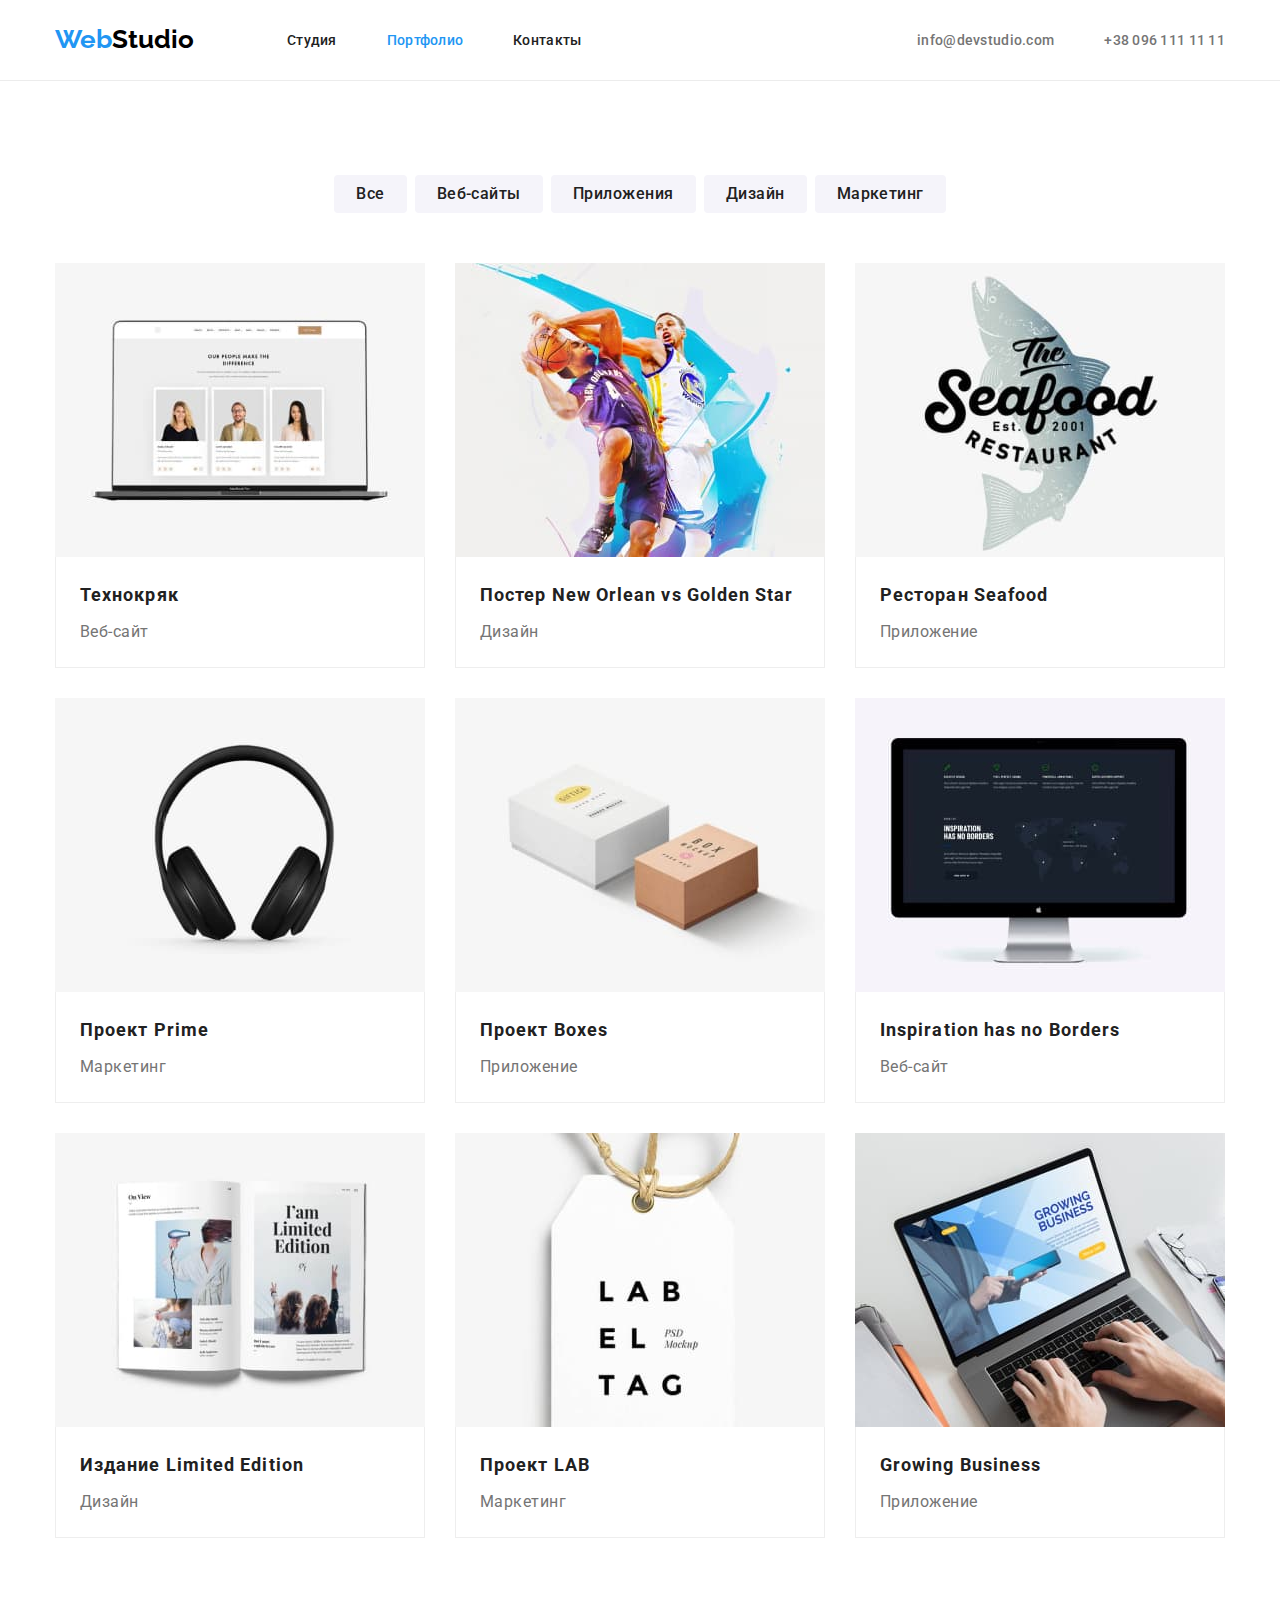
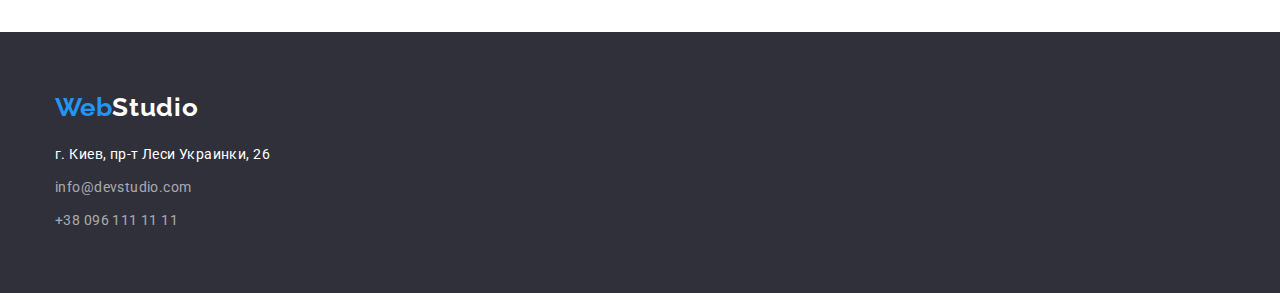
==== commit 42bbce0d: "Исправил: готовый ДЗ №3" ====
--- a/portfolio.html
+++ b/portfolio.html
@@ -41,7 +41,7 @@
        <!--Главная секция-->
         <section class="section">
         <div class="container">
-            <h1 class="projects">Варианты проектов</h1>
+            <h1 class="visually-hidden">Варианты проектов</h1>
             <ul class="projects-filter list">
                 <li class="projects-filter-item"><button type="button" class="filter-buttons">Все</button></li>
                 <li class="projects-filter-item"><button type="button" class="filter-buttons">Веб-сайты</button></li>
@@ -51,79 +51,86 @@
             </ul>
 
             <ul class="projects-list list">
-                <li class="item">
-                    
+                <li class="item"> 
                     <a href="">
                     <img class="img" src="./images/pf1.jpg" alt="Ноутбук" width="370" height="294">
                     <div class="box">
-                    </a>
                     <h2 class="projects-title">Технокряк</h2>
                     <p class="projects-text">Веб-сайт</p>
                     </div>
+                    </a>
                 </li>
                 <li class="item">
-                    <a href=""> <img class="img" src="./images/pf2.jpg" alt="Два баскетболиста" width="370" height="294">
-                    <div class="box">
-                    </a>
+                    <a href="">
+                    <img class="img" src="./images/pf2.jpg" alt="Два баскетболиста" width="370" height="294">
+                    <div class="box"> 
                     <h2 class="projects-title">Постер New Orlean vs Golden Star</h2>
                     <p class="projects-text">Дизайн</p>
                     </div>
+                    </a>
                 </li>
                 <li class="item">
-                    <a href=""> <img class="img" src="./images/pf3.jpg" alt="Логотип ресторана" width="370" height="294">
+                    <a href="">
+                    <img class="img" src="./images/pf3.jpg" alt="Логотип ресторана" width="370" height="294">
                     <div class="box">
-                    </a>
                     <h2 class="projects-title">Ресторан Seafood</h2>
                     <p class="projects-text">Приложение</p>
                     </div>
+                    </a>
                 </li>
                 <li class="item">
-                    <a href=""> <img class="img" src="./images/pf4.jpg" alt="Наушники" width="370" height="294">
+                    <a href="">
+                    <img class="img" src="./images/pf4.jpg" alt="Наушники" width="370" height="294">
                     <div class="box">
-                    </a>
                     <h2 class="projects-title">Проект Prime</h2>
                     <p class="projects-text">Маркетинг</p>
                     </div>
+                    </a>
                 </li>
                 <li class="item">
-                    <a href=""> <img class="img" src="./images/pf5.jpg" alt="Две коробки" width="370" height="294">
+                    <a href="">
+                    <img class="img" src="./images/pf5.jpg" alt="Две коробки" width="370" height="294">
                     <div class="box">
-                    </a>
                     <h2 class="projects-title">Проект Boxes</h2>
                     <p class="projects-text">Приложение</p>
                     </div>
+                    </a>
                 </li>
                 <li class="item">
-                    <a href=""> <img class="img" src="./images/pf6.jpg" alt="Монитор" width="370" height="294">
+                    <a href="">
+                    <img class="img" src="./images/pf6.jpg" alt="Монитор" width="370" height="294">
                     <div class="box">
-                    </a>
                     <h2 class="projects-title">Inspiration has no Borders</h2>
                     <p class="projects-text">Веб-сайт</p>
                     </div>
+                    </a>
                 </li>
                 <li class="item">
-                    <a href=""> <img class="img" src="./images/pf7.jpg" alt="Открытая книга" width="370" height="294">
+                    <a href="">
+                    <img class="img" src="./images/pf7.jpg" alt="Открытая книга" width="370" height="294">
                     <div class="box">
-                    </a>
                     <h2 class="projects-title">Издание Limited Edition</h2>
                     <p class="projects-text">Дизайн</p>
                     </div>
+                    </a>
                 </li>
                 <li class="item">
-                    <a href=""> <img class="img" src="./images/pf8.jpg" alt="Бирка" width="370" height="294">
+                    <a href="">
+                    <img class="img" src="./images/pf8.jpg" alt="Бирка" width="370" height="294">
                     <div class="box">
-                    </a>
                     <h2 class="projects-title">Проект LAB</h2>
                     <p class="projects-text">Маркетинг</p>
                     </div>
+                    </a>
                 </li>
                 <li class="item">
-                    <a href=""> <img class="img" src="./images/pf9.jpg" alt="Руки на клавитатуре ноутбука" width="370" height="294">
+                    <a href="">
+                    <img class="img" src="./images/pf9.jpg" alt="Руки на клавитатуре ноутбука" width="370" height="294">
                     <div class="box">
-                    </a>
                     <h2 class="projects-title">Growing Business</h2>
                     <p class="projects-text">Приложение</p>
                     </div>
+                    </a>
                 </li>
             </ul>
         </div>
@@ -138,10 +145,10 @@
             </a>
             <address class="address">
                 <ul class="list">
-                    <li><a href="https://goo.gl/maps/JiEgqD4dgtew1rCq5" class="link">г. Киев, пр-т Леси Украинки, 26</a>
-                    </li>
-                    <li><a href="mailto:info@devstudio.com" class="link-rgb">info@devstudio.com</a></li>
-                    <li><a href="tel:+380961111111 " class="link-rgb">+38 096 111 11 11</a></li>
+                    <li class="item"><a href="https://goo.gl/maps/JiEgqD4dgtew1rCq5" class="link">г. Киев, пр-т Леси
+                            Украинки, 26</a></li>
+                    <li class="item"><a href="mailto:info@devstudio.com" class="link-rgb">info@devstudio.com</a></li>
+                    <li class="item"><a href="tel:+380961111111 " class="link-rgb">+38 096 111 11 11</a></li>
                 </ul>
             </address>
         </div>
--- a/css/styles.css
+++ b/css/styles.css
@@ -195,12 +195,12 @@
 
 /*features*/
 
-.features {
-}
-
-.features,
-.projects {
-  visibility: hidden;
+.visually-hidden {
+  width: 1px;
+  height: 1px;
+  overflow: hidden;
+  opacity: 0;
+  margin-top: -1px;
 }
 
 .features-list {
@@ -327,9 +327,11 @@
   margin-top: 20px;
 }
 
+.address .item:not(:last-child) {
+  margin-bottom: 9px;
+}
+
 .footer .link {
-  margin-bottom: 9px;
-
   font-style: normal;
   font-size: 14px;
   line-height: 1.71;
@@ -341,7 +343,6 @@
 }
 
 .footer .link-rgb {
-  margin-bottom: 9px;
   font-style: normal;
   font-size: 14px;
   line-height: 1.71;
@@ -421,7 +422,7 @@
 }
 
 .projects-list .item:nth-last-child(-n + 3) {
-  margin-bottom: 0;
+  margin-bottom: 0px;
 }
 
 .projects-text {
